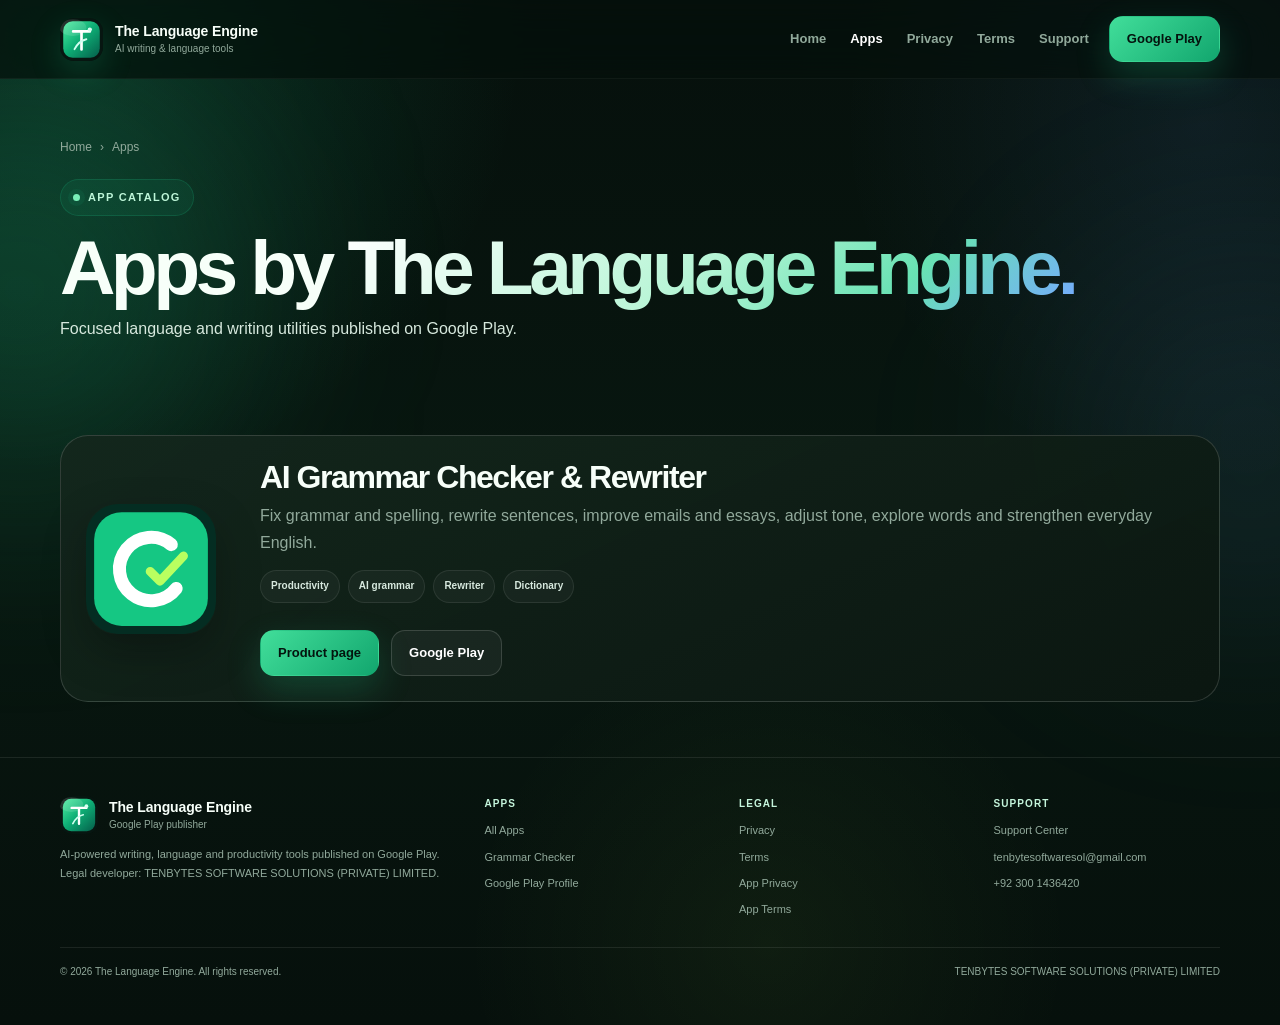
==== apps/index.html @ 13996f9b "the language engine" ====
<!doctype html>
<html lang="en"><head>

<meta charset="utf-8">
<meta name="viewport" content="width=device-width,initial-scale=1">
<title>Apps — The Language Engine</title>
<meta name="description" content="Explore Android apps published by The Language Engine on Google Play.">
<meta name="author" content="The Language Engine">
<meta name="robots" content="index,follow,max-image-preview:large">
<meta name="theme-color" content="#06100c">
<link rel="canonical" href="https://thelanguageengine.github.io/apps/">
<link rel="icon" href="../assets/images/tle-mark.svg" type="image/svg+xml">
<link rel="stylesheet" href="../assets/css/site.css?v=1.0.0">
<script defer src="../assets/js/site.js?v=1.0.0"></script>
<meta property="og:type" content="website">
<meta property="og:title" content="Apps — The Language Engine">
<meta property="og:description" content="Explore Android apps published by The Language Engine on Google Play.">
<meta property="og:url" content="https://thelanguageengine.github.io/apps/">
<meta property="og:image" content="https://thelanguageengine.github.io/assets/images/tle-mark.svg">
<meta name="twitter:card" content="summary_large_image">


</head><body>
<div class="ambient a"></div><div class="ambient b"></div>
<a class="skip-link" href="#main">Skip to content</a>

<header class="site-header">
  <div class="container nav">
    <a class="brand" href="../">
      <img src="../assets/images/tle-mark.svg" alt="The Language Engine mark">
      <span class="brand-copy"><strong>The Language Engine</strong><small>AI writing & language tools</small></span>
    </a>
    <nav class="desktop-nav" aria-label="Primary"><a href="../index.html" >Home</a><a href="../apps/" aria-current="page">Apps</a><a href="../privacy/" >Privacy</a><a href="../terms/" >Terms</a><a href="../support/" >Support</a></nav>
    <div class="nav-actions">
      <a class="button button-primary" href="https://play.google.com/store/apps/developer?id=The+Language+Engine" target="_blank" rel="noreferrer">Google Play</a>
      <button class="menu-button" data-menu-button type="button" aria-label="Open menu" aria-expanded="false">☰</button>
    </div>
  </div>
  <div class="container mobile-menu" data-mobile-menu><nav><a href="../index.html">Home</a><a href="../apps/">Apps</a><a href="../privacy/">Privacy</a><a href="../terms/">Terms</a><a href="../support/">Support</a></nav></div>
</header>

<main id="main">
<section class="legal-hero"><div class="container reveal">
  <div class="breadcrumbs"><a href="../">Home</a><span>›</span><span>Apps</span></div>
  <span class="eyebrow">App catalog</span>
  <h1>Apps by <span class="gradient-text">The Language Engine.</span></h1>
  <p>Focused language and writing utilities published on Google Play.</p>
</div></section>
<section class="section-tight"><div class="container">
  <div class="app-feature reveal">
    <img class="app-icon" src="https://play-lh.googleusercontent.com/R-qGQ0qXd2VXi23OhRo53m7S9HLStBPAxir4neXmx7lSnwA0Quhf95ZzRljVlkNNecXjntxBuPU-_KhAnXCkqQ%3Dw240-h480" onerror="this.onerror=null;this.src='../assets/images/grammar-fallback.svg';" alt="AI Grammar Checker & Rewriter icon">
    <div><h3>AI Grammar Checker & Rewriter</h3><p>Fix grammar and spelling, rewrite sentences, improve emails and essays, adjust tone, explore words and strengthen everyday English.</p>
    <div class="app-meta"><span class="pill">Productivity</span><span class="pill">AI grammar</span><span class="pill">Rewriter</span><span class="pill">Dictionary</span></div>
    <div class="hero-actions"><a class="button button-primary" href="./grammar-checker/">Product page</a><a class="button button-secondary" data-play-link href="https://play.google.com/store/apps/details?id=com.syntaxly.grammarchecker.ai.dictionary.spellchecker" target="_blank" rel="noreferrer">Google Play</a></div>
    </div>
  </div>
</div></section>
</main>
<footer class="footer">
  <div class="container footer-grid">
    <div>
      <div class="footer-brand">
        <img src="../assets/images/tle-mark.svg" alt="">
        <div class="brand-copy"><strong>The Language Engine</strong><small>Google Play publisher</small></div>
      </div>
      <p>AI-powered writing, language and productivity tools published on Google Play. Legal developer: TENBYTES SOFTWARE SOLUTIONS (PRIVATE) LIMITED.</p>
    </div>
    <div class="footer-links">
      <strong>Apps</strong>
      <a href="../apps/">All Apps</a>
      <a href="../apps/grammar-checker/">Grammar Checker</a>
      <a href="https://play.google.com/store/apps/developer?id=The+Language+Engine" target="_blank" rel="noreferrer">Google Play Profile</a>
    </div>
    <div class="footer-links">
      <strong>Legal</strong>
      <a href="../privacy/">Privacy</a>
      <a href="../terms/">Terms</a>
      <a href="../apps/grammar-checker/privacy/">App Privacy</a>
      <a href="../apps/grammar-checker/terms/">App Terms</a>
    </div>
    <div class="footer-links">
      <strong>Support</strong>
      <a href="../support/">Support Center</a>
      <a href="mailto:tenbytesoftwaresol@gmail.com">tenbytesoftwaresol@gmail.com</a>
      <a href="tel:+923001436420">+92 300 1436420</a>
    </div>
  </div>
  <div class="container copyright">
    <span>© <span data-year></span> The Language Engine. All rights reserved.</span>
    <span>TENBYTES SOFTWARE SOLUTIONS (PRIVATE) LIMITED</span>
  </div>
</footer>
</body></html>
---- assets/css/site.css ----
:root{
  --bg:#06100c;
  --bg2:#081710;
  --surface:#0e1d16;
  --surface2:#12251c;
  --surface3:#172d23;
  --text:#f7fff9;
  --soft:#d7e9de;
  --muted:#91a99b;
  --line:rgba(255,255,255,.085);
  --line-strong:rgba(255,255,255,.15);
  --green:#1fc889;
  --green2:#79efb8;
  --mint:#c4ffdf;
  --lime:#b5ff5d;
  --blue:#66a3ff;
  --amber:#f2be61;
  --red:#ff9088;
  --container:1160px;
  --header:78px;
  --radius:24px;
  --shadow:0 30px 90px rgba(0,0,0,.34);
}
*{box-sizing:border-box}
html{scroll-behavior:smooth;scroll-padding-top:98px}
body{
  margin:0;color:var(--text);
  font-family:-apple-system,BlinkMacSystemFont,"SF Pro Display","SF Pro Text","Inter","Segoe UI",Roboto,Arial,sans-serif;
  line-height:1.68;-webkit-font-smoothing:antialiased;overflow-x:hidden;
  background:
    radial-gradient(circle at 7% 4%,rgba(31,200,137,.18),transparent 28%),
    radial-gradient(circle at 94% 12%,rgba(102,163,255,.09),transparent 24%),
    radial-gradient(circle at 60% 92%,rgba(181,255,93,.05),transparent 25%),
    linear-gradient(180deg,var(--bg),var(--bg2) 52%,var(--bg));
}
a{color:inherit;text-decoration:none}
img{display:block;max-width:100%}
button{font:inherit}
.container{width:min(calc(100% - 40px),var(--container));margin-inline:auto}
.skip-link{position:fixed;left:12px;top:12px;transform:translateY(-180%);z-index:999;background:#fff;color:#08110d;padding:10px 14px;border-radius:10px}
.skip-link:focus{transform:none}
.ambient{position:fixed;border-radius:999px;filter:blur(110px);pointer-events:none;z-index:-1}
.ambient.a{width:420px;height:420px;left:-190px;top:80px;background:rgba(31,200,137,.20)}
.ambient.b{width:360px;height:360px;right:-150px;top:260px;background:rgba(102,163,255,.10)}

.site-header{
  position:sticky;top:0;z-index:100;min-height:var(--header);
  background:rgba(6,16,12,.72);
  border-bottom:1px solid rgba(255,255,255,.045);
  backdrop-filter:blur(20px) saturate(145%);
  -webkit-backdrop-filter:blur(20px) saturate(145%);
}
.nav{min-height:var(--header);display:flex;align-items:center;gap:20px}
.brand{display:flex;align-items:center;gap:12px;min-width:0}
.brand img{width:43px;height:43px;border-radius:14px;box-shadow:0 11px 32px rgba(31,200,137,.2)}
.brand-copy{display:grid;min-width:0;line-height:1.05}
.brand-copy strong{font-size:14px;letter-spacing:-.01em}
.brand-copy small{margin-top:5px;color:var(--muted);font-size:10px;white-space:nowrap;overflow:hidden;text-overflow:ellipsis}
.desktop-nav{display:flex;align-items:center;gap:24px;margin-left:auto}
.desktop-nav a{font-size:13px;font-weight:670;color:var(--muted);transition:.2s}
.desktop-nav a:hover,.desktop-nav a[aria-current="page"]{color:#fff}
.nav-actions{display:flex;align-items:center;gap:10px}
.menu-button{display:none;width:42px;height:42px;border-radius:13px;border:1px solid var(--line);background:rgba(255,255,255,.04);color:#fff}
.mobile-menu{display:none;padding-bottom:18px}
.mobile-menu.open{display:block}
.mobile-menu nav{display:grid;gap:8px}
.mobile-menu a{padding:13px 14px;border-radius:14px;background:rgba(255,255,255,.035);border:1px solid var(--line);font-weight:700;color:var(--soft)}

.button{
  min-height:46px;padding:0 17px;border-radius:14px;display:inline-flex;align-items:center;justify-content:center;gap:8px;
  border:1px solid transparent;font-size:13px;font-weight:820;transition:transform .2s ease,box-shadow .2s ease,background .2s ease,border-color .2s ease
}
.button:hover{transform:translateY(-2px)}
.button-primary{background:linear-gradient(135deg,#41de9a,#12a66e);color:#04140e;box-shadow:0 14px 34px rgba(31,200,137,.22)}
.button-secondary{background:rgba(255,255,255,.045);border-color:var(--line-strong);color:#fff}
.button-ghost{background:transparent;border-color:var(--line);color:var(--soft)}

.hero{padding:72px 0 56px}
.hero-grid{display:grid;grid-template-columns:minmax(0,1.08fr) minmax(300px,.72fr);gap:58px;align-items:center}
.kicker,.eyebrow{
  display:inline-flex;align-items:center;gap:8px;padding:8px 12px;border-radius:999px;
  background:rgba(31,200,137,.08);border:1px solid rgba(31,200,137,.18);
  color:#bdf5d8;font-size:11px;font-weight:820;letter-spacing:.12em;text-transform:uppercase
}
.kicker::before,.eyebrow::before{content:"";width:7px;height:7px;border-radius:50%;background:var(--green2);box-shadow:0 0 0 5px rgba(31,200,137,.08)}
.hero h1{margin:18px 0 16px;font-size:clamp(3rem,7vw,6.3rem);line-height:.92;letter-spacing:-.067em}
.hero h1 span,.gradient-text{
  background:linear-gradient(135deg,#fff 0%,#b8f5d6 48%,#68e2b3 76%,#75a9ff 100%);
  -webkit-background-clip:text;background-clip:text;color:transparent
}
.hero-lead{margin:0;max-width:780px;color:var(--soft);font-size:clamp(1rem,1.8vw,1.2rem)}
.hero-actions{display:flex;gap:12px;flex-wrap:wrap;margin-top:27px}
.micro{margin-top:17px;color:var(--muted);font-size:11px}

.hero-card{
  position:relative;padding:26px;border-radius:32px;overflow:hidden;
  background:linear-gradient(155deg,rgba(20,43,32,.97),rgba(10,24,17,.98));
  border:1px solid var(--line-strong);box-shadow:var(--shadow)
}
.hero-card::after{content:"";position:absolute;inset:auto -60px -80px auto;width:190px;height:190px;border-radius:50%;background:rgba(31,200,137,.12);filter:blur(10px)}
.hero-card .mark{width:88px;height:88px;border-radius:25px;margin-bottom:24px}
.hero-card h2{font-size:1.8rem;line-height:1.05;letter-spacing:-.04em;margin:0 0 10px}
.hero-card p{margin:0;color:var(--muted);font-size:13px}
.stat-grid{display:grid;grid-template-columns:1fr 1fr;gap:10px;margin-top:22px;position:relative;z-index:2}
.stat{padding:13px;border-radius:15px;background:rgba(255,255,255,.04);border:1px solid var(--line)}
.stat strong,.stat span{display:block}.stat strong{font-size:12px}.stat span{margin-top:4px;color:var(--muted);font-size:10px}

.section{padding:82px 0}
.section-tight{padding:55px 0}
.section-head{display:flex;justify-content:space-between;gap:30px;align-items:end;margin-bottom:30px}
.section-head .copy{max-width:750px}
.section-head h2{margin:11px 0 9px;font-size:clamp(2rem,4vw,3.4rem);line-height:1;letter-spacing:-.055em}
.section-head p{margin:0;color:var(--muted);font-size:14px}

.grid-3{display:grid;grid-template-columns:repeat(3,minmax(0,1fr));gap:18px}
.grid-2{display:grid;grid-template-columns:repeat(2,minmax(0,1fr));gap:18px}
.card{
  min-width:0;padding:24px;border-radius:24px;
  background:linear-gradient(155deg,rgba(20,39,29,.88),rgba(12,25,18,.94));
  border:1px solid var(--line);box-shadow:0 18px 50px rgba(0,0,0,.12)
}
.card h3{margin:0 0 9px;font-size:1.15rem;letter-spacing:-.025em}
.card p{margin:0;color:var(--muted);font-size:13px}
.card .icon{width:40px;height:40px;border-radius:13px;display:grid;place-items:center;margin-bottom:17px;background:rgba(31,200,137,.09);border:1px solid rgba(31,200,137,.16);color:var(--mint);font-weight:900}

.app-feature{
  display:grid;grid-template-columns:150px minmax(0,1fr);gap:24px;align-items:center;
  padding:25px;border-radius:28px;background:linear-gradient(155deg,rgba(20,39,29,.94),rgba(11,23,17,.98));
  border:1px solid var(--line-strong)
}
.app-icon{width:130px;height:130px;border-radius:30px;object-fit:cover;box-shadow:0 18px 44px rgba(0,0,0,.26)}
.app-feature h3{font-size:2rem;line-height:1.04;letter-spacing:-.045em;margin:0 0 8px}
.app-feature p{margin:0;color:var(--muted)}
.app-meta{display:flex;flex-wrap:wrap;gap:8px;margin:14px 0 0}
.pill{padding:7px 10px;border-radius:999px;border:1px solid var(--line);background:rgba(255,255,255,.035);font-size:10px;color:var(--soft);font-weight:720}

.screens{display:flex;gap:14px;overflow-x:auto;padding:6px 2px 18px;scroll-snap-type:x proximity;scrollbar-width:thin}
.screen{flex:0 0 205px;scroll-snap-align:start;border-radius:25px;overflow:hidden;border:1px solid var(--line-strong);background:#082019;box-shadow:0 18px 40px rgba(0,0,0,.2)}
.screen img{width:100%;height:auto;aspect-ratio:526/296;object-fit:cover}
.screen small{display:block;padding:10px 12px;color:var(--muted);font-size:10px}

.split{display:grid;grid-template-columns:minmax(0,1fr) minmax(280px,.72fr);gap:36px;align-items:start}
.list{display:grid;gap:10px;margin-top:18px}
.list-row{display:flex;gap:12px;padding:14px 15px;border-radius:16px;background:rgba(255,255,255,.03);border:1px solid var(--line)}
.list-row b{font-size:12px}.list-row span{display:block;margin-top:3px;color:var(--muted);font-size:11px}
.dot{width:9px;height:9px;border-radius:50%;background:var(--green2);margin-top:5px;box-shadow:0 0 0 5px rgba(31,200,137,.07);flex:0 0 auto}

.callout{padding:20px;border-radius:19px;background:rgba(31,200,137,.055);border:1px solid rgba(31,200,137,.17)}
.callout.warning{background:rgba(242,190,97,.055);border-color:rgba(242,190,97,.17)}
.callout.danger{background:rgba(255,144,136,.05);border-color:rgba(255,144,136,.16)}
.callout strong{display:block;margin-bottom:6px}
.callout p{margin:0!important;color:var(--soft);font-size:13px}

.breadcrumbs{display:flex;flex-wrap:wrap;gap:8px;color:var(--muted);font-size:12px;margin-bottom:22px}
.breadcrumbs a:hover{color:#fff}
.legal-hero{padding:58px 0 38px}
.legal-hero h1{margin:15px 0 12px;font-size:clamp(2.7rem,6vw,5.2rem);line-height:.95;letter-spacing:-.06em}
.legal-hero p{max-width:820px;margin:0;color:var(--soft)}
.tabs{border-block:1px solid var(--line);background:rgba(255,255,255,.018)}
.tabs .container{display:flex;gap:8px;overflow-x:auto;padding-block:13px;scrollbar-width:none}
.tabs .container::-webkit-scrollbar{display:none}
.tabs a{white-space:nowrap;padding:8px 11px;border-radius:999px;color:var(--muted);font-size:11px;font-weight:760;border:1px solid transparent}
.tabs a.active,.tabs a:hover{color:#fff;background:rgba(255,255,255,.045);border-color:var(--line)}

.legal-layout{display:grid;grid-template-columns:260px minmax(0,1fr);gap:44px;align-items:start}
.toc{position:sticky;top:105px;padding:20px;border-radius:22px;border:1px solid var(--line);background:rgba(255,255,255,.025)}
.toc strong{font-size:10px;text-transform:uppercase;letter-spacing:.13em;color:#c8f5dc}
.toc nav{display:grid;gap:7px;margin-top:13px}
.toc a{padding:7px 9px;border-radius:9px;color:var(--muted);font-size:11px}
.toc a:hover{color:#fff;background:rgba(255,255,255,.04)}
.document{min-width:0}
.doc-section{padding-bottom:32px;margin-bottom:32px;border-bottom:1px solid var(--line);scroll-margin-top:110px}
.doc-section:last-child{border-bottom:0}
.doc-number{display:inline-grid;place-items:center;min-width:34px;height:34px;padding-inline:8px;border-radius:11px;background:rgba(31,200,137,.08);border:1px solid rgba(31,200,137,.16);color:#bff4d9;font-size:10px;font-weight:900;margin-bottom:11px}
.doc-section h2{margin:0 0 12px;font-size:clamp(1.4rem,3vw,2rem);letter-spacing:-.035em;line-height:1.15}
.doc-section h3{margin:22px 0 8px;font-size:1rem}
.doc-section p,.doc-section li{color:var(--soft);font-size:14px}
.doc-section p{margin:0 0 12px}
.doc-section ul{padding-left:20px}.doc-section li{margin:7px 0}
.inline-link{color:#bff4d9;text-decoration:underline;text-decoration-color:rgba(191,244,217,.35);text-underline-offset:3px}
.info-grid{display:grid;gap:10px;margin-top:16px}
.info-row{display:grid;grid-template-columns:170px 1fr 1fr;gap:14px;padding:14px;border-radius:15px;background:rgba(255,255,255,.03);border:1px solid var(--line)}
.info-row strong{font-size:11px}.info-row span{font-size:11px;color:var(--muted)}

.contact-card{padding:25px;border-radius:24px;background:linear-gradient(155deg,rgba(20,39,29,.94),rgba(11,23,17,.98));border:1px solid var(--line-strong);box-shadow:var(--shadow)}
.contact-card h2,.contact-card h3{margin-top:0}
.contact-list{display:grid;gap:9px;margin-top:17px}
.contact-list a,.contact-line{display:flex;justify-content:space-between;gap:16px;padding:13px 14px;border-radius:14px;background:rgba(255,255,255,.035);border:1px solid var(--line);font-size:11px;color:var(--soft)}
.contact-list a:hover{background:rgba(255,255,255,.055)}

.footer{padding:38px 0 44px;border-top:1px solid var(--line)}
.footer-grid{display:grid;grid-template-columns:1.4fr .8fr .8fr .8fr;gap:28px}
.footer-brand{display:flex;gap:11px;align-items:center}
.footer-brand img{width:38px;height:38px;border-radius:12px}
.footer p{margin:11px 0 0;color:var(--muted);font-size:11px;max-width:420px}
.footer-links{display:grid;gap:8px;align-content:start}
.footer-links strong{font-size:10px;color:#c5f5dc;text-transform:uppercase;letter-spacing:.11em}
.footer-links a{font-size:11px;color:var(--muted)}.footer-links a:hover{color:#fff}
.copyright{display:flex;justify-content:space-between;gap:20px;margin-top:28px;padding-top:16px;border-top:1px solid var(--line);font-size:10px;color:var(--muted)}

.reveal{opacity:0;transform:translateY(15px);transition:opacity .55s ease,transform .55s ease}
.reveal.visible{opacity:1;transform:none}

@media(max-width:930px){
  .desktop-nav,.nav-actions>.button{display:none}.menu-button{display:block}.nav-actions{margin-left:auto}
  .hero-grid,.split,.legal-layout{grid-template-columns:1fr}
  .toc{position:static}.toc nav{grid-template-columns:1fr 1fr}
  .grid-3{grid-template-columns:1fr 1fr}.footer-grid{grid-template-columns:1fr 1fr}.footer-grid>div:first-child{grid-column:1/-1}
}
@media(max-width:640px){
  .container{width:min(calc(100% - 26px),var(--container))}
  .hero{padding-top:48px}.hero h1{font-size:clamp(3rem,15vw,4.5rem)}
  .hero-actions{display:grid}.hero-actions .button{width:100%}
  .grid-3,.grid-2{grid-template-columns:1fr}
  .app-feature{grid-template-columns:1fr}.app-icon{width:100px;height:100px}
  .section-head{display:block}.section-head .button{margin-top:16px}
  .toc nav{grid-template-columns:1fr}.info-row{grid-template-columns:1fr}
  .footer-grid{grid-template-columns:1fr}.footer-grid>div:first-child{grid-column:auto}
  .copyright{flex-direction:column}
}
@media(prefers-reduced-motion:reduce){
  html{scroll-behavior:auto}*{transition:none!important}.reveal{opacity:1;transform:none}
}
:focus-visible{outline:3px solid rgba(121,239,184,.55);outline-offset:3px;border-radius:7px}
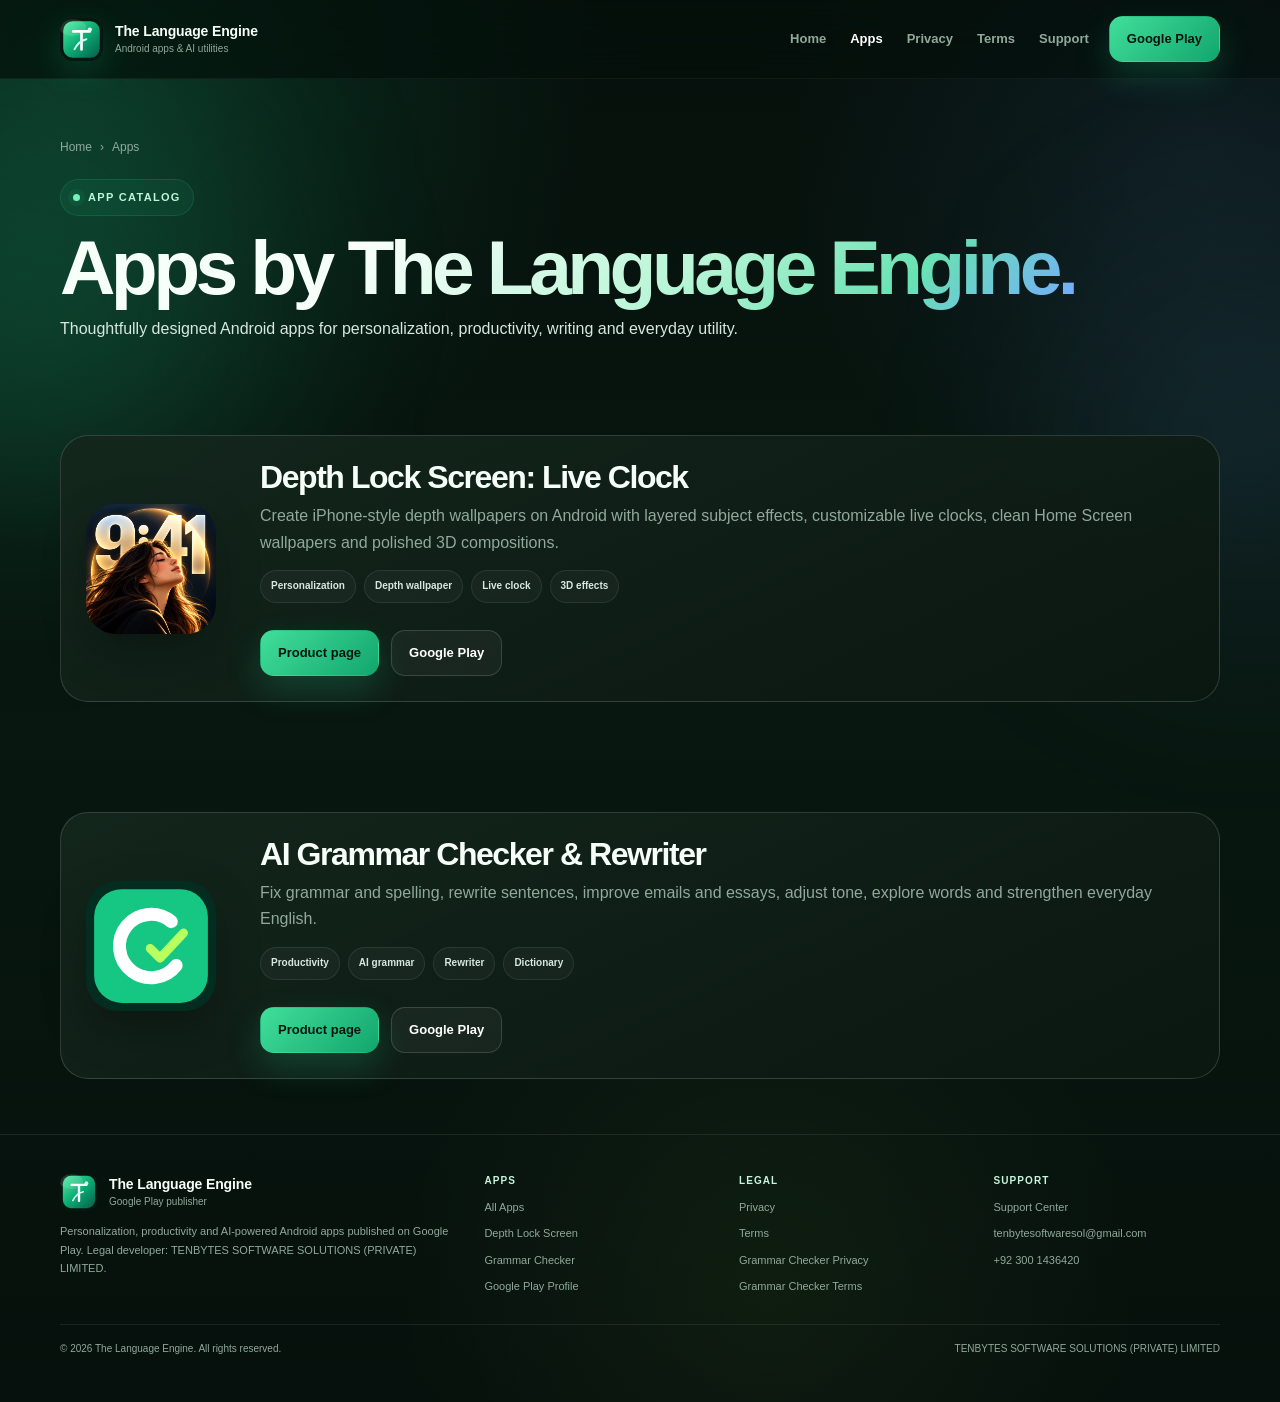
==== commit bd37da9c: "Update index.html" ====
--- a/apps/index.html
+++ b/apps/index.html
@@ -1,93 +1,424 @@
 <!doctype html>
-<html lang="en"><head>
-
-<meta charset="utf-8">
-<meta name="viewport" content="width=device-width,initial-scale=1">
-<title>Apps — The Language Engine</title>
-<meta name="description" content="Explore Android apps published by The Language Engine on Google Play.">
-<meta name="author" content="The Language Engine">
-<meta name="robots" content="index,follow,max-image-preview:large">
-<meta name="theme-color" content="#06100c">
-<link rel="canonical" href="https://thelanguageengine.github.io/apps/">
-<link rel="icon" href="../assets/images/tle-mark.svg" type="image/svg+xml">
-<link rel="stylesheet" href="../assets/css/site.css?v=1.0.0">
-<script defer src="../assets/js/site.js?v=1.0.0"></script>
-<meta property="og:type" content="website">
-<meta property="og:title" content="Apps — The Language Engine">
-<meta property="og:description" content="Explore Android apps published by The Language Engine on Google Play.">
-<meta property="og:url" content="https://thelanguageengine.github.io/apps/">
-<meta property="og:image" content="https://thelanguageengine.github.io/assets/images/tle-mark.svg">
-<meta name="twitter:card" content="summary_large_image">
-
-
-</head><body>
-<div class="ambient a"></div><div class="ambient b"></div>
-<a class="skip-link" href="#main">Skip to content</a>
-
-<header class="site-header">
-  <div class="container nav">
-    <a class="brand" href="../">
-      <img src="../assets/images/tle-mark.svg" alt="The Language Engine mark">
-      <span class="brand-copy"><strong>The Language Engine</strong><small>AI writing & language tools</small></span>
-    </a>
-    <nav class="desktop-nav" aria-label="Primary"><a href="../index.html" >Home</a><a href="../apps/" aria-current="page">Apps</a><a href="../privacy/" >Privacy</a><a href="../terms/" >Terms</a><a href="../support/" >Support</a></nav>
-    <div class="nav-actions">
-      <a class="button button-primary" href="https://play.google.com/store/apps/developer?id=The+Language+Engine" target="_blank" rel="noreferrer">Google Play</a>
-      <button class="menu-button" data-menu-button type="button" aria-label="Open menu" aria-expanded="false">☰</button>
+<html lang="en">
+<head>
+  <meta charset="utf-8">
+  <meta name="viewport" content="width=device-width,initial-scale=1">
+
+  <title>Android Apps — The Language Engine</title>
+
+  <meta
+    name="description"
+    content="Explore Android apps by The Language Engine, including Depth Lock Screen: Live Clock and AI Grammar Checker & Rewriter."
+  >
+
+  <meta name="author" content="The Language Engine">
+  <meta name="robots" content="index,follow,max-image-preview:large">
+  <meta name="theme-color" content="#06100c">
+
+  <link
+    rel="canonical"
+    href="https://thelanguageengine.github.io/apps/"
+  >
+
+  <link
+    rel="icon"
+    href="../assets/images/tle-mark.svg"
+    type="image/svg+xml"
+  >
+
+  <link
+    rel="stylesheet"
+    href="../assets/css/site.css?v=1.0.0"
+  >
+
+  <script
+    defer
+    src="../assets/js/site.js?v=1.0.0">
+  </script>
+
+  <!-- Open Graph -->
+  <meta property="og:type" content="website">
+  <meta property="og:title" content="Android Apps — The Language Engine">
+  <meta
+    property="og:description"
+    content="Android personalization, productivity and AI utilities published by The Language Engine."
+  >
+  <meta
+    property="og:url"
+    content="https://thelanguageengine.github.io/apps/"
+  >
+  <meta
+    property="og:image"
+    content="https://thelanguageengine.github.io/assets/images/tle-mark.svg"
+  >
+
+  <meta name="twitter:card" content="summary_large_image">
+
+  <!-- Structured data -->
+  <script type="application/ld+json">
+  {
+    "@context": "https://schema.org",
+    "@type": "CollectionPage",
+    "name": "Android Apps — The Language Engine",
+    "url": "https://thelanguageengine.github.io/apps/",
+    "description": "Android personalization, productivity and AI utilities published by The Language Engine.",
+    "publisher": {
+      "@type": "Organization",
+      "name": "The Language Engine",
+      "legalName": "TENBYTES SOFTWARE SOLUTIONS (PRIVATE) LIMITED",
+      "url": "https://thelanguageengine.github.io/"
+    }
+  }
+  </script>
+</head>
+
+<body>
+
+  <div class="ambient a"></div>
+  <div class="ambient b"></div>
+
+  <a class="skip-link" href="#main">Skip to content</a>
+
+  <!-- =========================================================
+       HEADER
+       ========================================================= -->
+  <header class="site-header">
+
+    <div class="container nav">
+
+      <a class="brand" href="../">
+        <img
+          src="../assets/images/tle-mark.svg"
+          alt="The Language Engine mark"
+        >
+
+        <span class="brand-copy">
+          <strong>The Language Engine</strong>
+          <small>Android apps & AI utilities</small>
+        </span>
+      </a>
+
+      <nav class="desktop-nav" aria-label="Primary">
+        <a href="../index.html">Home</a>
+        <a href="../apps/" aria-current="page">Apps</a>
+        <a href="../privacy/">Privacy</a>
+        <a href="../terms/">Terms</a>
+        <a href="../support/">Support</a>
+      </nav>
+
+      <div class="nav-actions">
+
+        <a
+          class="button button-primary"
+          href="https://play.google.com/store/apps/developer?id=The+Language+Engine"
+          target="_blank"
+          rel="noopener noreferrer">
+          Google Play
+        </a>
+
+        <button
+          class="menu-button"
+          data-menu-button
+          type="button"
+          aria-label="Open menu"
+          aria-expanded="false">
+          ☰
+        </button>
+
+      </div>
+
     </div>
-  </div>
-  <div class="container mobile-menu" data-mobile-menu><nav><a href="../index.html">Home</a><a href="../apps/">Apps</a><a href="../privacy/">Privacy</a><a href="../terms/">Terms</a><a href="../support/">Support</a></nav></div>
-</header>
-
-<main id="main">
-<section class="legal-hero"><div class="container reveal">
-  <div class="breadcrumbs"><a href="../">Home</a><span>›</span><span>Apps</span></div>
-  <span class="eyebrow">App catalog</span>
-  <h1>Apps by <span class="gradient-text">The Language Engine.</span></h1>
-  <p>Focused language and writing utilities published on Google Play.</p>
-</div></section>
-<section class="section-tight"><div class="container">
-  <div class="app-feature reveal">
-    <img class="app-icon" src="https://play-lh.googleusercontent.com/R-qGQ0qXd2VXi23OhRo53m7S9HLStBPAxir4neXmx7lSnwA0Quhf95ZzRljVlkNNecXjntxBuPU-_KhAnXCkqQ%3Dw240-h480" onerror="this.onerror=null;this.src='../assets/images/grammar-fallback.svg';" alt="AI Grammar Checker & Rewriter icon">
-    <div><h3>AI Grammar Checker & Rewriter</h3><p>Fix grammar and spelling, rewrite sentences, improve emails and essays, adjust tone, explore words and strengthen everyday English.</p>
-    <div class="app-meta"><span class="pill">Productivity</span><span class="pill">AI grammar</span><span class="pill">Rewriter</span><span class="pill">Dictionary</span></div>
-    <div class="hero-actions"><a class="button button-primary" href="./grammar-checker/">Product page</a><a class="button button-secondary" data-play-link href="https://play.google.com/store/apps/details?id=com.syntaxly.grammarchecker.ai.dictionary.spellchecker" target="_blank" rel="noreferrer">Google Play</a></div>
+
+    <div
+      class="container mobile-menu"
+      data-mobile-menu>
+
+      <nav aria-label="Mobile navigation">
+        <a href="../index.html">Home</a>
+        <a href="../apps/">Apps</a>
+        <a href="../privacy/">Privacy</a>
+        <a href="../terms/">Terms</a>
+        <a href="../support/">Support</a>
+      </nav>
+
     </div>
-  </div>
-</div></section>
-</main>
-<footer class="footer">
-  <div class="container footer-grid">
-    <div>
-      <div class="footer-brand">
-        <img src="../assets/images/tle-mark.svg" alt="">
-        <div class="brand-copy"><strong>The Language Engine</strong><small>Google Play publisher</small></div>
-      </div>
-      <p>AI-powered writing, language and productivity tools published on Google Play. Legal developer: TENBYTES SOFTWARE SOLUTIONS (PRIVATE) LIMITED.</p>
+
+  </header>
+
+
+  <!-- =========================================================
+       MAIN
+       ========================================================= -->
+  <main id="main">
+
+    <!-- HERO -->
+    <section class="legal-hero">
+
+      <div class="container reveal">
+
+        <div class="breadcrumbs">
+          <a href="../">Home</a>
+          <span>›</span>
+          <span>Apps</span>
+        </div>
+
+        <span class="eyebrow">App catalog</span>
+
+        <h1>
+          Apps by
+          <span class="gradient-text">The Language Engine.</span>
+        </h1>
+
+        <p>
+          Thoughtfully designed Android apps for personalization,
+          productivity, writing and everyday utility.
+        </p>
+
+      </div>
+
+    </section>
+
+
+    <!-- =======================================================
+         DEPTH LOCK SCREEN
+         ======================================================= -->
+    <section class="section-tight">
+
+      <div class="container">
+
+        <div class="app-feature reveal">
+
+          <img
+            class="app-icon"
+            src="./depth-lock-screen/assets/icon.webp"
+            alt="Depth Lock Screen: Live Clock app icon"
+            loading="eager"
+          >
+
+          <div>
+
+            <h3>Depth Lock Screen: Live Clock</h3>
+
+            <p>
+              Create iPhone-style depth wallpapers on Android with
+              layered subject effects, customizable live clocks,
+              clean Home Screen wallpapers and polished 3D compositions.
+            </p>
+
+            <div class="app-meta">
+              <span class="pill">Personalization</span>
+              <span class="pill">Depth wallpaper</span>
+              <span class="pill">Live clock</span>
+              <span class="pill">3D effects</span>
+            </div>
+
+            <div class="hero-actions">
+
+              <a
+                class="button button-primary"
+                href="./depth-lock-screen/">
+                Product page
+              </a>
+
+              <a
+                class="button button-secondary"
+                href="https://play.google.com/store/apps/details?id=com.tb.iphone.lockscreen.depth.wallpapers"
+                target="_blank"
+                rel="noopener noreferrer">
+                Google Play
+              </a>
+
+            </div>
+
+          </div>
+
+        </div>
+
+      </div>
+
+    </section>
+
+
+    <!-- =======================================================
+         GRAMMAR CHECKER
+         ======================================================= -->
+    <section class="section-tight">
+
+      <div class="container">
+
+        <div class="app-feature reveal">
+
+          <img
+            class="app-icon"
+            src="https://play-lh.googleusercontent.com/R-qGQ0qXd2VXi23OhRo53m7S9HLStBPAxir4neXmx7lSnwA0Quhf95ZzRljVlkNNecXjntxBuPU-_KhAnXCkqQ%3Dw240-h480"
+            onerror="this.onerror=null;this.src='../assets/images/grammar-fallback.svg';"
+            alt="AI Grammar Checker & Rewriter icon"
+            loading="lazy"
+          >
+
+          <div>
+
+            <h3>AI Grammar Checker & Rewriter</h3>
+
+            <p>
+              Fix grammar and spelling, rewrite sentences, improve
+              emails and essays, adjust tone, explore words and
+              strengthen everyday English.
+            </p>
+
+            <div class="app-meta">
+              <span class="pill">Productivity</span>
+              <span class="pill">AI grammar</span>
+              <span class="pill">Rewriter</span>
+              <span class="pill">Dictionary</span>
+            </div>
+
+            <div class="hero-actions">
+
+              <a
+                class="button button-primary"
+                href="./grammar-checker/">
+                Product page
+              </a>
+
+              <a
+                class="button button-secondary"
+                data-play-link
+                href="https://play.google.com/store/apps/details?id=com.syntaxly.grammarchecker.ai.dictionary.spellchecker"
+                target="_blank"
+                rel="noopener noreferrer">
+                Google Play
+              </a>
+
+            </div>
+
+          </div>
+
+        </div>
+
+      </div>
+
+    </section>
+
+  </main>
+
+
+  <!-- =========================================================
+       FOOTER
+       ========================================================= -->
+  <footer class="footer">
+
+    <div class="container footer-grid">
+
+      <div>
+
+        <div class="footer-brand">
+
+          <img
+            src="../assets/images/tle-mark.svg"
+            alt=""
+          >
+
+          <div class="brand-copy">
+            <strong>The Language Engine</strong>
+            <small>Google Play publisher</small>
+          </div>
+
+        </div>
+
+        <p>
+          Personalization, productivity and AI-powered Android apps
+          published on Google Play.
+          Legal developer: TENBYTES SOFTWARE SOLUTIONS (PRIVATE) LIMITED.
+        </p>
+
+      </div>
+
+
+      <div class="footer-links">
+
+        <strong>Apps</strong>
+
+        <a href="../apps/">
+          All Apps
+        </a>
+
+        <a href="../apps/depth-lock-screen/">
+          Depth Lock Screen
+        </a>
+
+        <a href="../apps/grammar-checker/">
+          Grammar Checker
+        </a>
+
+        <a
+          href="https://play.google.com/store/apps/developer?id=The+Language+Engine"
+          target="_blank"
+          rel="noopener noreferrer">
+          Google Play Profile
+        </a>
+
+      </div>
+
+
+      <div class="footer-links">
+
+        <strong>Legal</strong>
+
+        <a href="../privacy/">
+          Privacy
+        </a>
+
+        <a href="../terms/">
+          Terms
+        </a>
+
+        <a href="../apps/grammar-checker/privacy/">
+          Grammar Checker Privacy
+        </a>
+
+        <a href="../apps/grammar-checker/terms/">
+          Grammar Checker Terms
+        </a>
+
+      </div>
+
+
+      <div class="footer-links">
+
+        <strong>Support</strong>
+
+        <a href="../support/">
+          Support Center
+        </a>
+
+        <a href="mailto:tenbytesoftwaresol@gmail.com">
+          tenbytesoftwaresol@gmail.com
+        </a>
+
+        <a href="tel:+923001436420">
+          +92 300 1436420
+        </a>
+
+      </div>
+
     </div>
-    <div class="footer-links">
-      <strong>Apps</strong>
-      <a href="../apps/">All Apps</a>
-      <a href="../apps/grammar-checker/">Grammar Checker</a>
-      <a href="https://play.google.com/store/apps/developer?id=The+Language+Engine" target="_blank" rel="noreferrer">Google Play Profile</a>
+
+
+    <div class="container copyright">
+
+      <span>
+        © <span data-year></span>
+        The Language Engine. All rights reserved.
+      </span>
+
+      <span>
+        TENBYTES SOFTWARE SOLUTIONS (PRIVATE) LIMITED
+      </span>
+
     </div>
-    <div class="footer-links">
-      <strong>Legal</strong>
-      <a href="../privacy/">Privacy</a>
-      <a href="../terms/">Terms</a>
-      <a href="../apps/grammar-checker/privacy/">App Privacy</a>
-      <a href="../apps/grammar-checker/terms/">App Terms</a>
-    </div>
-    <div class="footer-links">
-      <strong>Support</strong>
-      <a href="../support/">Support Center</a>
-      <a href="mailto:tenbytesoftwaresol@gmail.com">tenbytesoftwaresol@gmail.com</a>
-      <a href="tel:+923001436420">+92 300 1436420</a>
-    </div>
-  </div>
-  <div class="container copyright">
-    <span>© <span data-year></span> The Language Engine. All rights reserved.</span>
-    <span>TENBYTES SOFTWARE SOLUTIONS (PRIVATE) LIMITED</span>
-  </div>
-</footer>
-</body></html>+
+  </footer>
+
+</body>
+</html>
